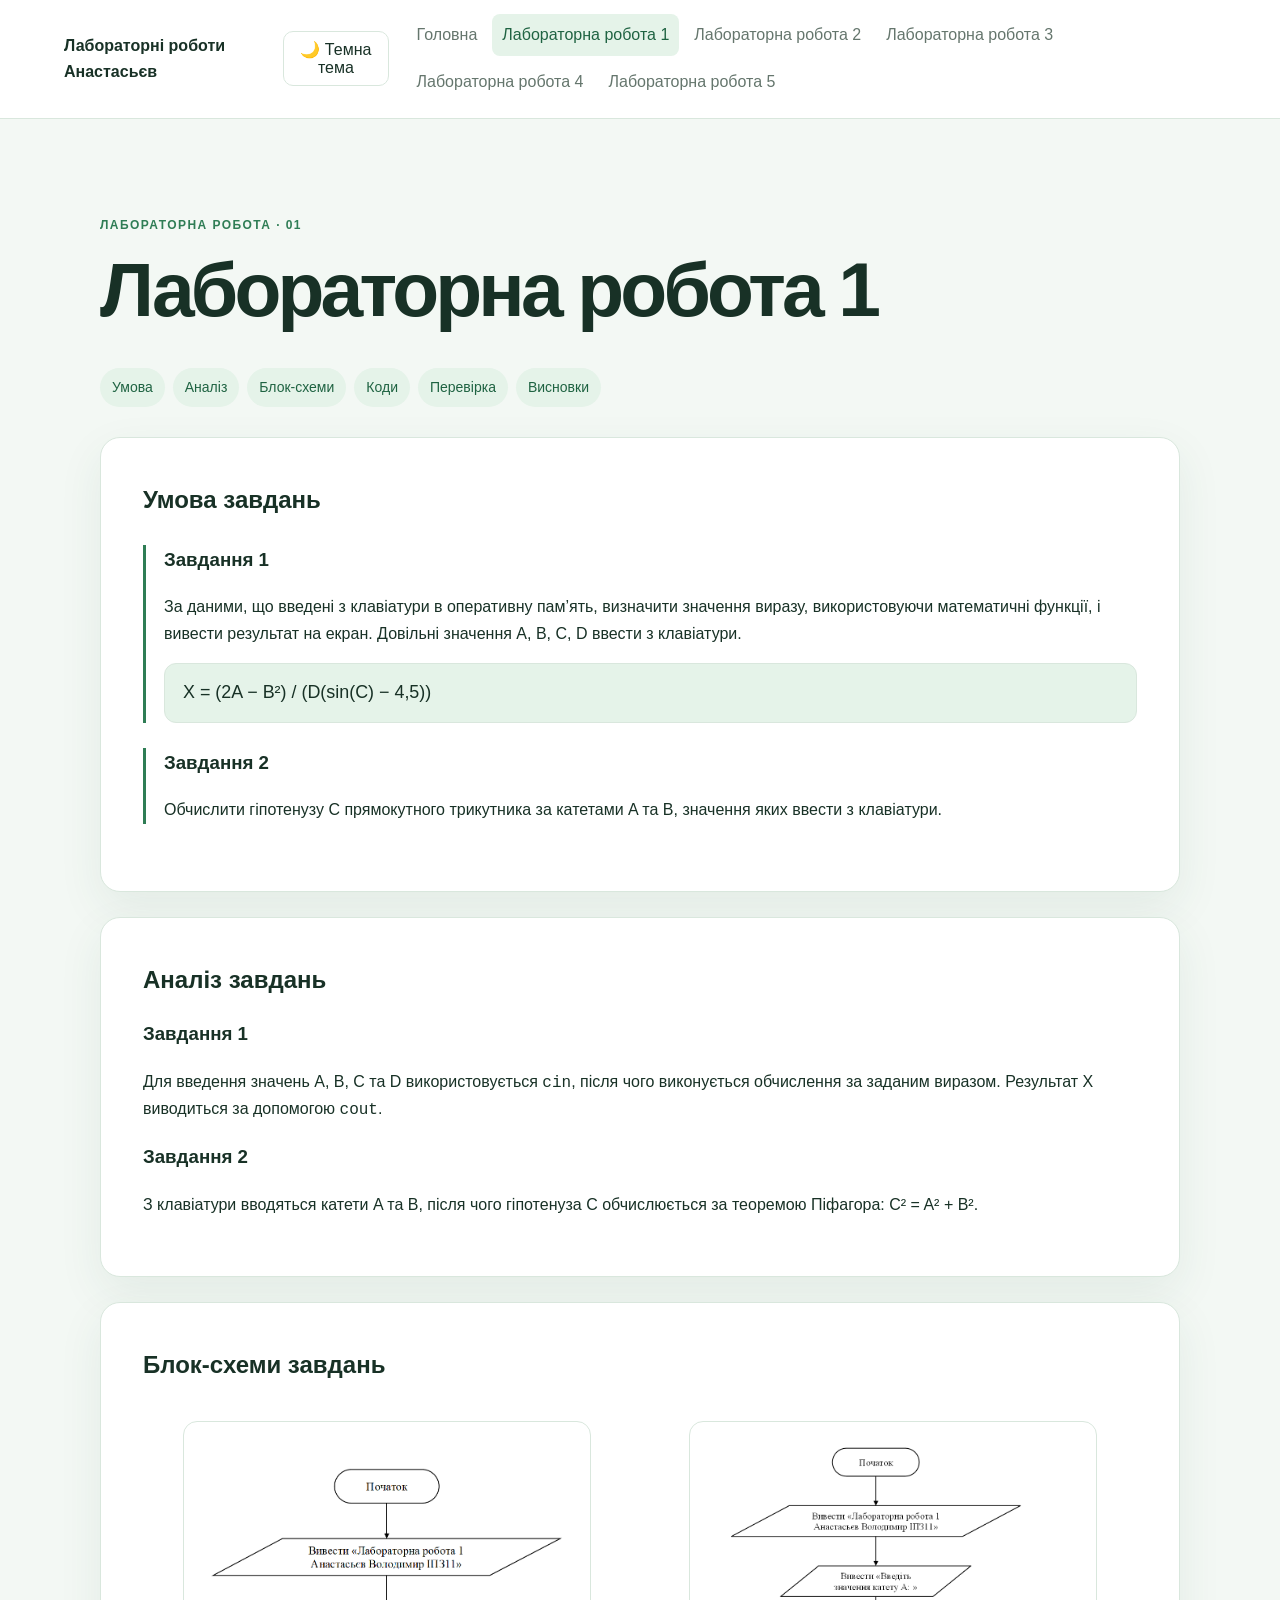
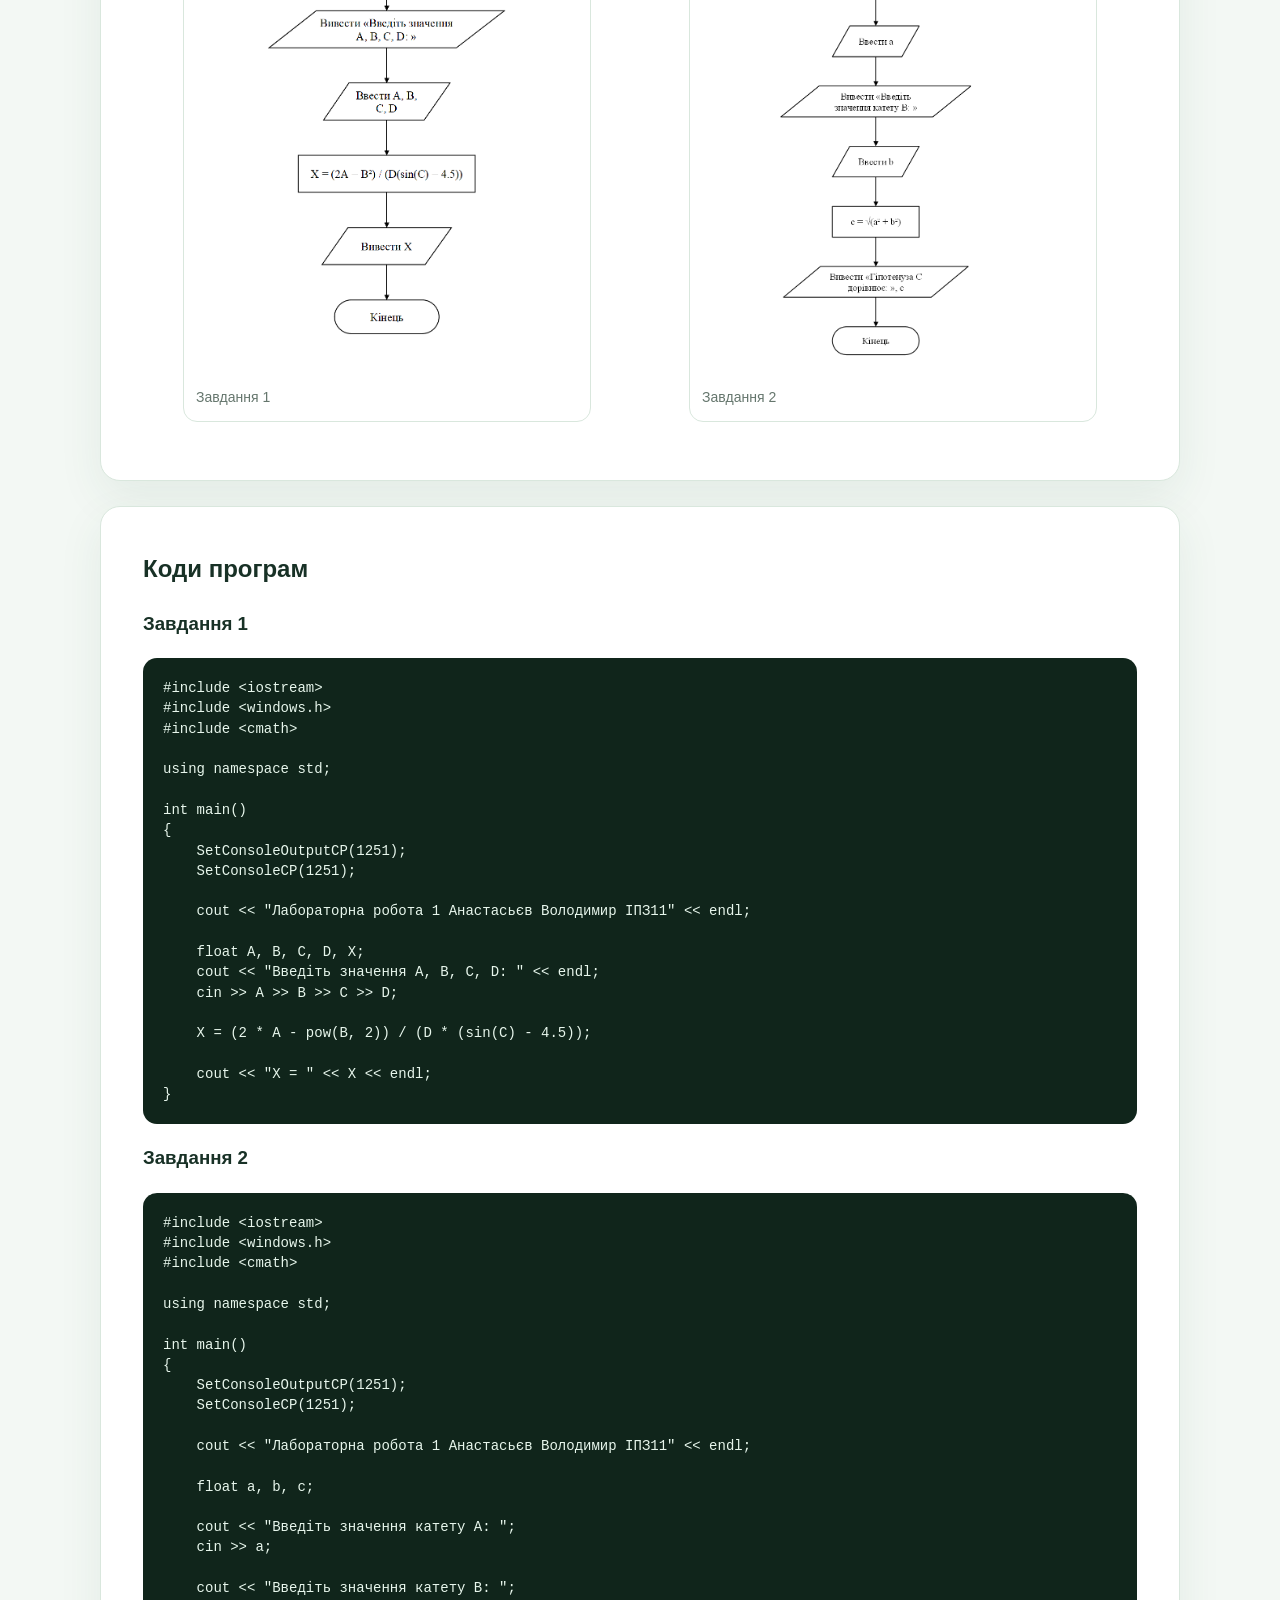
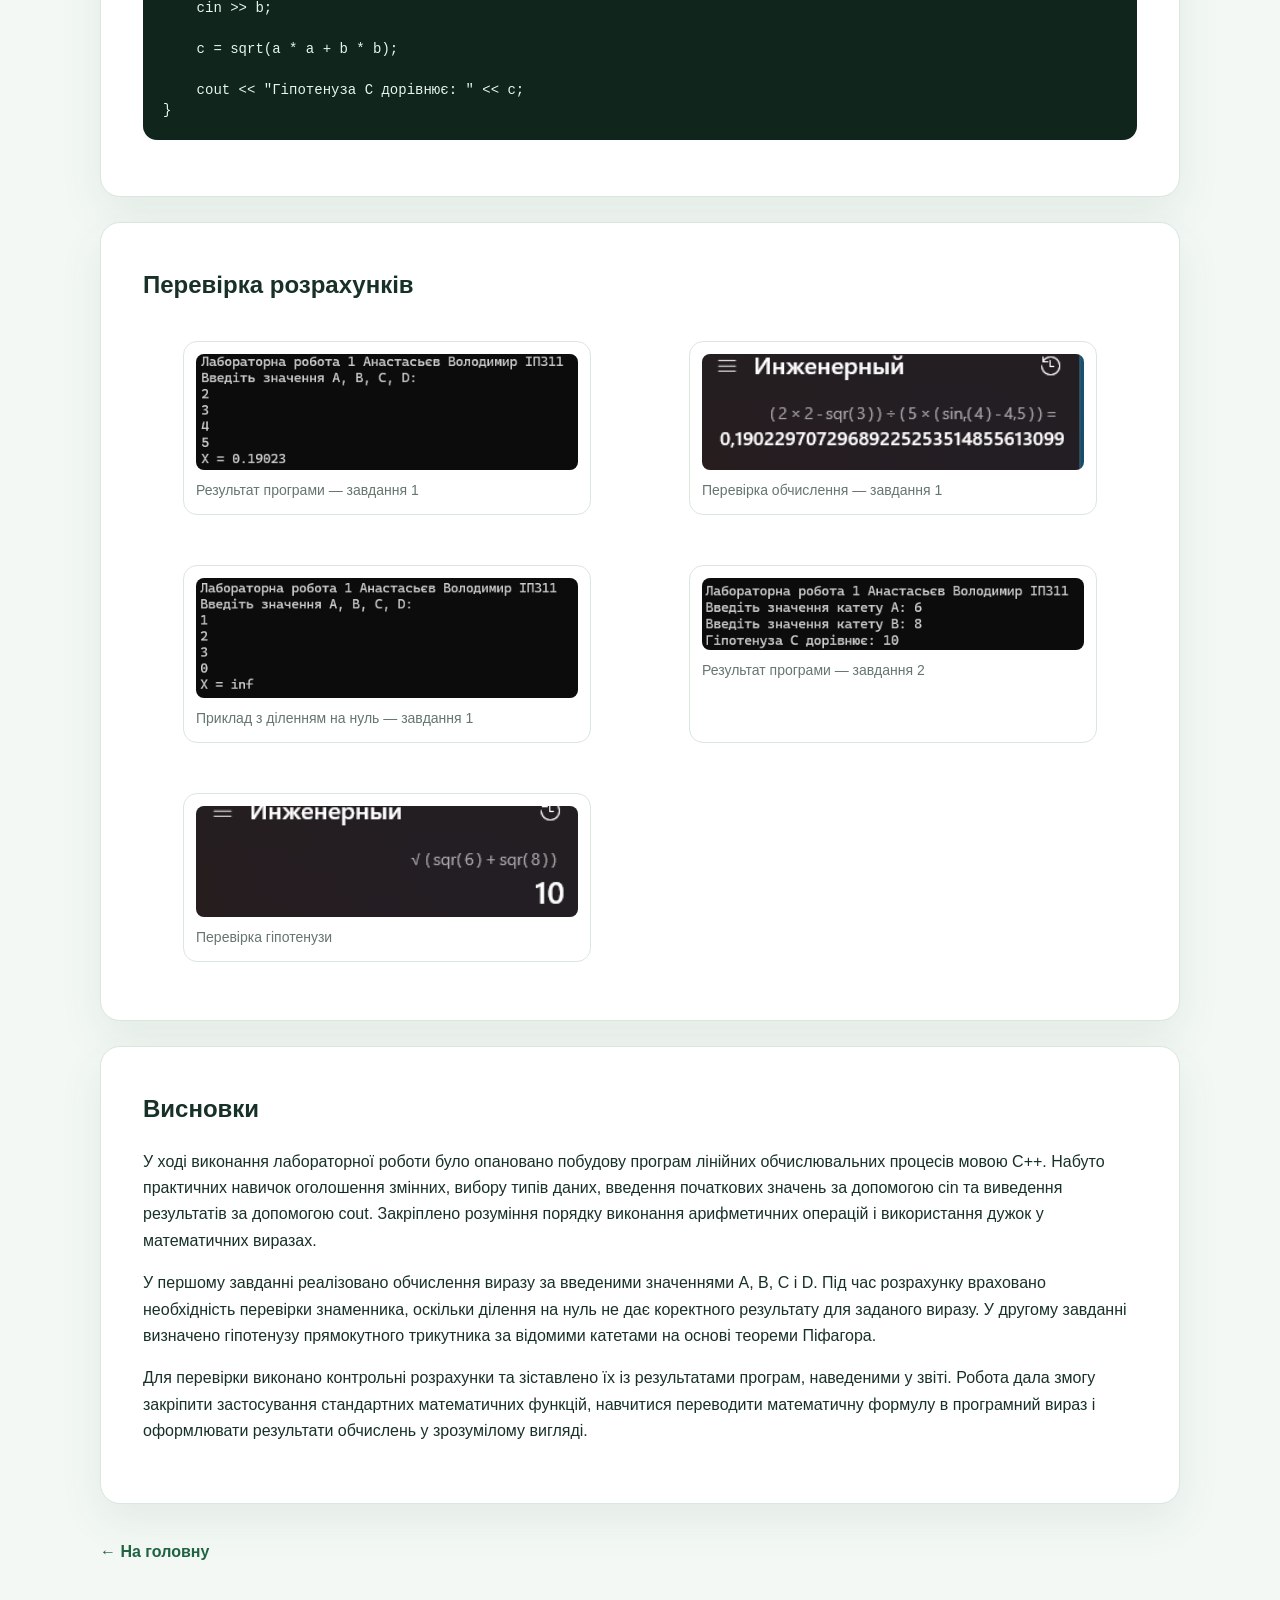
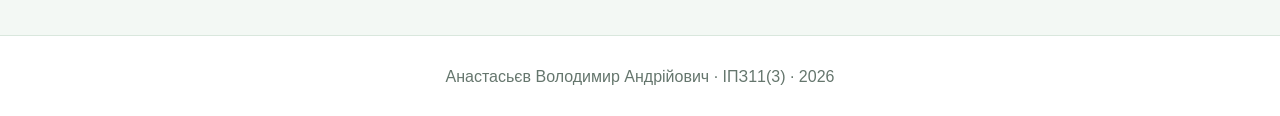
==== lab1.html @ 8ebd72ae "Add files via upload" ====
<!doctype html><html lang="uk"><head><meta charset="utf-8"><meta name="viewport" content="width=device-width,initial-scale=1">
<title>Лабораторна робота 1</title><link rel="stylesheet" href="style.css"><script src="script.js" defer></script></head><body><header><a class="brand" href="index.html">Лабораторні роботи Анастасьєв</a>
<div class="header-actions"><button class="theme-btn" type="button" aria-label="Увімкнути темну тему">🌙 <span class="theme-label">Темна тема</span></button><button class="menu-btn" aria-label="Меню" aria-expanded="false">☰</button></div>
<nav class="menu"><a  href="index.html">Головна</a><a class=active href="lab1.html">Лабораторна робота 1</a><a  href="lab2.html">Лабораторна робота 2</a><a  href="lab3.html">Лабораторна робота 3</a><a  href="lab4.html">Лабораторна робота 4</a><a  href="lab5.html">Лабораторна робота 5</a></nav></header><main><section class="hero small"><p class="tag">Лабораторна робота · 01</p><h1>Лабораторна робота 1</h1></section>
<nav class="section-nav"><a href="#condition">Умова</a><a href="#analysis">Аналіз</a><a href="#flows">Блок-схеми</a><a href="#code">Коди</a><a href="#checks">Перевірка</a><a href="#conclusion">Висновки</a></nav>
<section class="card" id="condition"><h2>Умова завдань</h2><div class="task"><h3>Завдання 1</h3><p>За даними, що введені з клавіатури в оперативну пам’ять, визначити значення виразу, використовуючи математичні функції, і вивести результат на екран. Довільні значення A, B, C, D ввести з клавіатури.</p><div class="formula">X = (2A − B²) / (D(sin(C) − 4,5))</div></div><div class="task"><h3>Завдання 2</h3><p>Обчислити гіпотенузу C прямокутного трикутника за катетами A та B, значення яких ввести з клавіатури.</p></div></section>
<section class="card" id="analysis"><h2>Аналіз завдань</h2><h3>Завдання 1</h3><p>Для введення значень A, B, C та D використовується <code>cin</code>, після чого виконується обчислення за заданим виразом. Результат X виводиться за допомогою <code>cout</code>.</p><h3>Завдання 2</h3><p>З клавіатури вводяться катети A та B, після чого гіпотенуза C обчислюється за теоремою Піфагора: C² = A² + B².</p></section>
<section class="card" id="flows"><h2>Блок-схеми завдань</h2><div class="gallery"><figure class="figure"><img src="assets/lab1-flow-task1.png" alt="Блок-схема завдання 1"><figcaption>Завдання 1</figcaption></figure><figure class="figure"><img src="assets/lab1-flow-task2.png" alt="Блок-схема завдання 2"><figcaption>Завдання 2</figcaption></figure></div></section>
<section class="card" id="code"><h2>Коди програм</h2><h3>Завдання 1</h3><pre><code>#include &lt;iostream&gt;
#include &lt;windows.h&gt;
#include &lt;cmath&gt;

using namespace std;

int main()
{
    SetConsoleOutputCP(1251);
    SetConsoleCP(1251);

    cout &lt;&lt; &quot;Лабораторна робота 1 Анастасьєв Володимир ІПЗ11&quot; &lt;&lt; endl;

    float A, B, C, D, X;
    cout &lt;&lt; &quot;Введіть значення А, В, С, D: &quot; &lt;&lt; endl;
    cin &gt;&gt; A &gt;&gt; B &gt;&gt; C &gt;&gt; D;

    X = (2 * A - pow(B, 2)) / (D * (sin(C) - 4.5));

    cout &lt;&lt; &quot;X = &quot; &lt;&lt; X &lt;&lt; endl;
}</code></pre><h3>Завдання 2</h3><pre><code>#include &lt;iostream&gt;
#include &lt;windows.h&gt;
#include &lt;cmath&gt;

using namespace std;

int main()
{
    SetConsoleOutputCP(1251);
    SetConsoleCP(1251);

    cout &lt;&lt; &quot;Лабораторна робота 1 Анастасьєв Володимир ІПЗ11&quot; &lt;&lt; endl;

    float a, b, c;

    cout &lt;&lt; &quot;Введіть значення катету А: &quot;;
    cin &gt;&gt; a;

    cout &lt;&lt; &quot;Введіть значення катету B: &quot;;
    cin &gt;&gt; b;

    c = sqrt(a * a + b * b);

    cout &lt;&lt; &quot;Гіпотенуза C дорівнює: &quot; &lt;&lt; c;
}</code></pre></section>
<section class="card" id="checks"><h2>Перевірка розрахунків</h2><div class="gallery">
<figure class="figure"><img src="assets/lab1-result-task1.png"><figcaption>Результат програми — завдання 1</figcaption></figure>
<figure class="figure"><img src="assets/lab1-check-task1.png"><figcaption>Перевірка обчислення — завдання 1</figcaption></figure>
<figure class="figure"><img src="assets/lab1-zero-task1.png"><figcaption>Приклад з діленням на нуль — завдання 1</figcaption></figure>
<figure class="figure"><img src="assets/lab1-result-task2.png"><figcaption>Результат програми — завдання 2</figcaption></figure>
<figure class="figure"><img src="assets/lab1-check-task2.png"><figcaption>Перевірка гіпотенузи</figcaption></figure></div></section>
<section class="card" id="conclusion"><h2>Висновки</h2><p>У ході виконання лабораторної роботи було опановано побудову програм лінійних обчислювальних процесів мовою C++. Набуто практичних навичок оголошення змінних, вибору типів даних, введення початкових значень за допомогою cin та виведення результатів за допомогою cout. Закріплено розуміння порядку виконання арифметичних операцій і використання дужок у математичних виразах.</p><p>У першому завданні реалізовано обчислення виразу за введеними значеннями A, B, C і D. Під час розрахунку враховано необхідність перевірки знаменника, оскільки ділення на нуль не дає коректного результату для заданого виразу. У другому завданні визначено гіпотенузу прямокутного трикутника за відомими катетами на основі теореми Піфагора.</p><p>Для перевірки виконано контрольні розрахунки та зіставлено їх із результатами програм, наведеними у звіті. Робота дала змогу закріпити застосування стандартних математичних функцій, навчитися переводити математичну формулу в програмний вираз і оформлювати результати обчислень у зрозумілому вигляді.</p></section><a class="back" href="index.html">← На головну</a></main>
<footer>Анастасьєв Володимир Андрійович · ІПЗ11(3) · 2026</footer></body></html>
---- style.css ----
*{box-sizing:border-box}
:root{
  --bg:#f3f8f4;
  --card:#ffffff;
  --text:#183126;
  --muted:#65766d;
  --green:#2f7d55;
  --green-strong:#1f6342;
  --green-soft:#e5f3e9;
  --line:#d9e7dd;
  --code:#10251b;
  --code-text:#e7f6ec;
  --shadow:0 16px 45px rgba(32,90,58,.08);
  color-scheme:light;
}
html[data-theme="dark"]{
  --bg:#101813;
  --card:#17231b;
  --text:#e8f2eb;
  --muted:#a7b8ac;
  --green:#70c692;
  --green-strong:#8bd7a7;
  --green-soft:#203b2b;
  --line:#2c4133;
  --code:#0b110d;
  --code-text:#e7f6ec;
  --shadow:0 16px 45px rgba(0,0,0,.22);
  color-scheme:dark;
}
html{scroll-behavior:smooth}
body{margin:0;background:var(--bg);color:var(--text);font-family:Inter,"Segoe UI",Arial,sans-serif;line-height:1.65;transition:background .25s,color .25s}
header{position:sticky;top:0;z-index:10;display:flex;align-items:center;justify-content:space-between;gap:18px;padding:14px 5vw;background:color-mix(in srgb,var(--card) 94%,transparent);border-bottom:1px solid var(--line);backdrop-filter:blur(12px)}
.brand{font-weight:800;color:var(--text);text-decoration:none}.header-actions{display:flex;align-items:center;gap:8px}
.menu{display:flex;gap:5px;flex-wrap:wrap}.menu a{color:var(--muted);text-decoration:none;padding:8px 10px;border-radius:8px}.menu a:hover,.menu a.active{background:var(--green-soft);color:var(--green-strong)}
.menu-btn,.theme-btn{border:1px solid var(--line);background:var(--card);color:var(--text);border-radius:10px;padding:8px 11px;cursor:pointer;font-size:16px}
.menu-btn{display:none;font-size:20px}.theme-btn:hover{background:var(--green-soft);color:var(--green-strong)}
main{width:min(1080px,90vw);margin:auto}.hero{padding:85px 0 50px}.hero.small{padding-bottom:25px}.tag{color:var(--green);font-weight:800;text-transform:uppercase;letter-spacing:.12em;font-size:12px}
h1{font-size:clamp(2.5rem,6vw,5.2rem);letter-spacing:-.05em;line-height:1;margin:.2em 0}.subtitle{color:var(--muted);font-size:1.15rem}
.card{background:var(--card);border:1px solid var(--line);border-radius:20px;padding:clamp(22px,4vw,42px);margin:0 0 25px;box-shadow:var(--shadow);transition:background .25s,border-color .25s}
.card h2{margin-top:0}.cards{display:grid;grid-template-columns:1fr 1fr;gap:20px;margin:30px 0 80px}.lab-link{display:block;text-decoration:none;color:inherit;transition:transform .2s,border-color .2s}.lab-link:hover{transform:translateY(-4px);border-color:var(--green)}
.section-nav{display:flex;gap:8px;flex-wrap:wrap;margin:0 0 30px}.section-nav a{font-size:14px;text-decoration:none;color:var(--green-strong);background:var(--green-soft);padding:8px 12px;border-radius:999px}
section[id]{scroll-margin-top:95px}.task{border-left:3px solid var(--green);padding-left:18px;margin:25px 0}.formula{font-size:1.12rem;background:var(--green-soft);border:1px solid var(--line);padding:14px 18px;border-radius:12px;overflow:auto}
pre{background:var(--code);color:var(--code-text);border-radius:14px;padding:20px;overflow:auto;line-height:1.45;font-size:14px}
code{font-family:"Cascadia Code",Consolas,monospace}.gallery{display:grid;grid-template-columns:repeat(2,minmax(0,1fr));gap:18px}.figure{background:var(--card);border:1px solid var(--line);border-radius:14px;padding:12px}.figure img{width:100%;height:auto;display:block;border-radius:8px;background:white}.figure figcaption{color:var(--muted);font-size:14px;margin-top:9px}
.wide{grid-column:1/-1}.back{display:inline-block;margin:10px 0 70px;color:var(--green-strong);font-weight:700;text-decoration:none}footer{text-align:center;color:var(--muted);padding:28px;border-top:1px solid var(--line);background:var(--card)}
@media(max-width:900px){header{flex-wrap:wrap}.header-actions{margin-left:auto}.menu{order:3;width:100%;justify-content:flex-end}}
@media(max-width:760px){header{flex-wrap:nowrap}.menu-btn{display:block}.menu{display:none;position:absolute;left:0;right:0;top:63px;width:auto;background:var(--card);padding:12px 5vw 20px;flex-direction:column;border-bottom:1px solid var(--line)}.menu.open{display:flex}.cards,.gallery{grid-template-columns:1fr}.hero{padding-top:60px}.theme-btn .theme-label{display:none}}

/* New report media */
.figure img{max-width:100%;height:auto;} .figure a{display:block;} .figure:has(img[src$=".gif"]) img{background:#fff;padding:16px;border-radius:10px;width:auto;max-width:100%;} pre{tab-size:4;} .menu{flex-wrap:wrap;}

.flow-gallery .figure{margin:0;} .flow-gallery img{width:auto;max-width:100%;max-height:780px;margin:auto;}
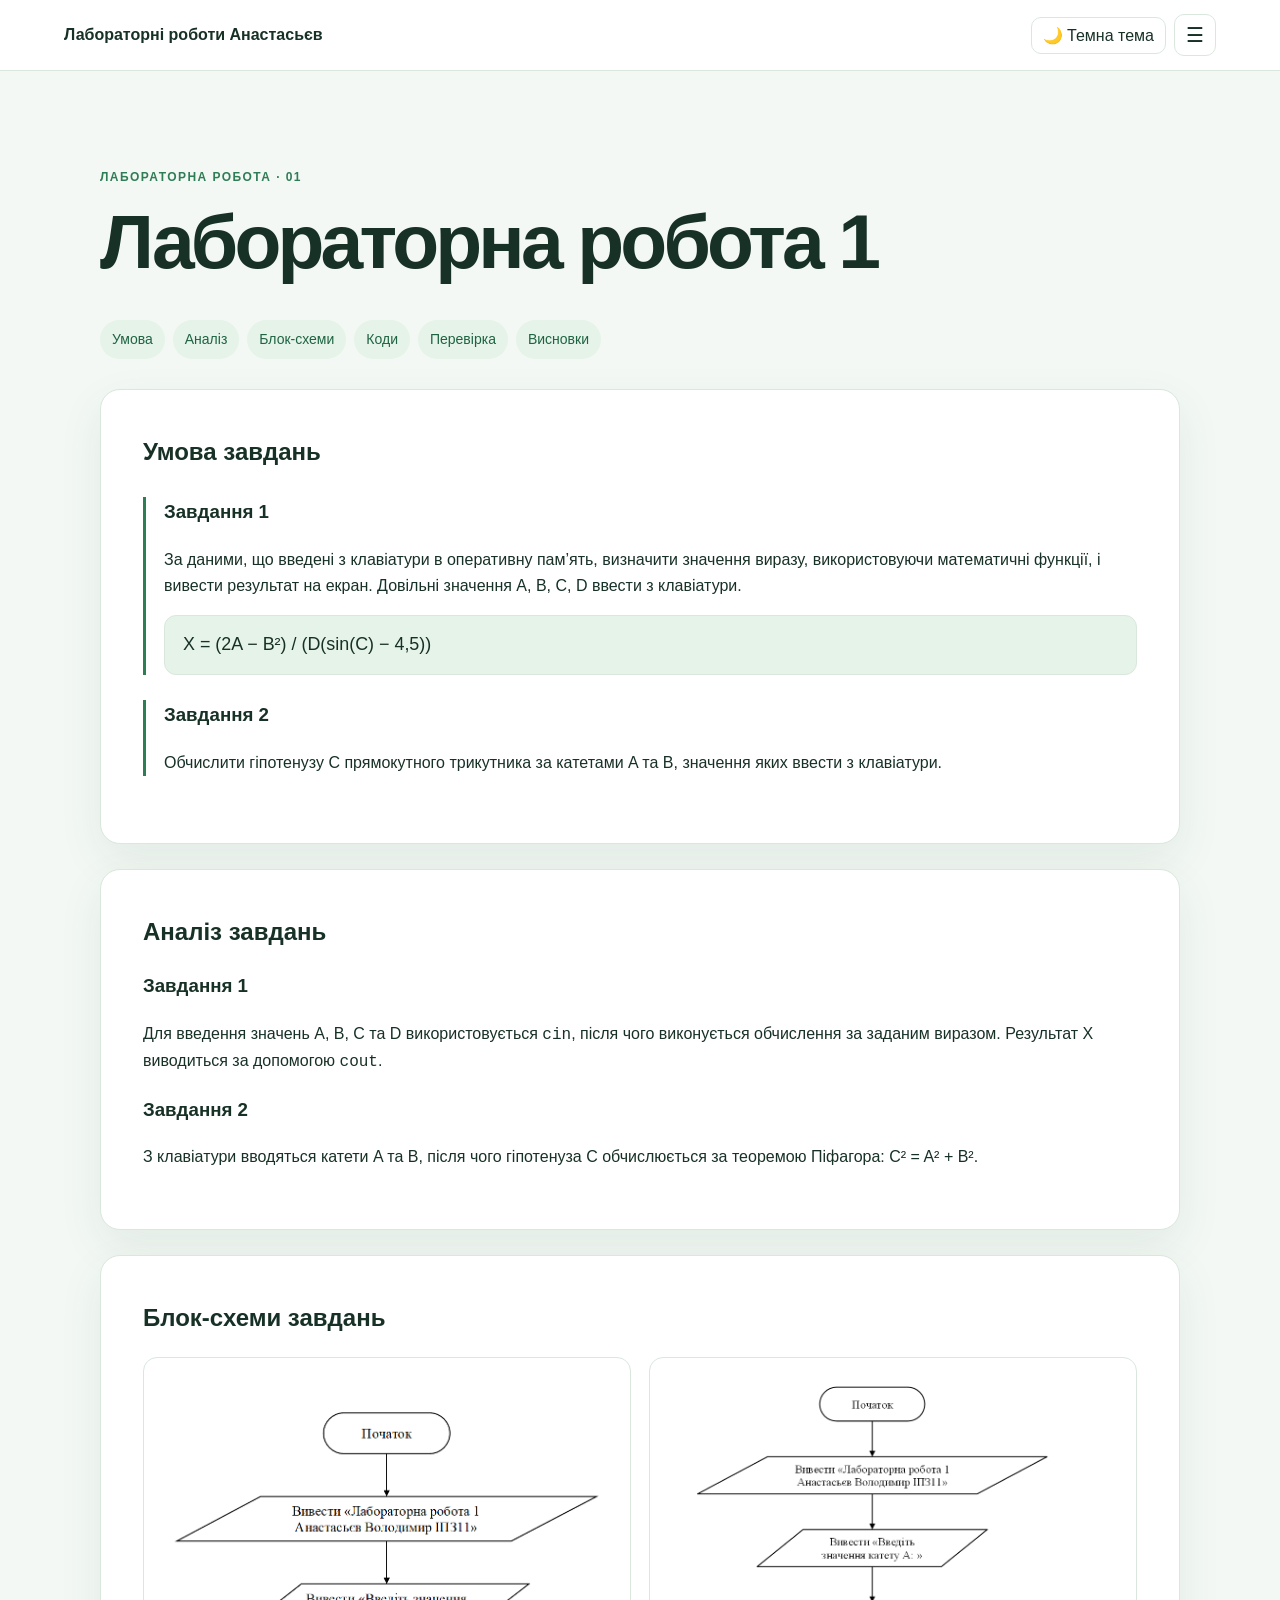
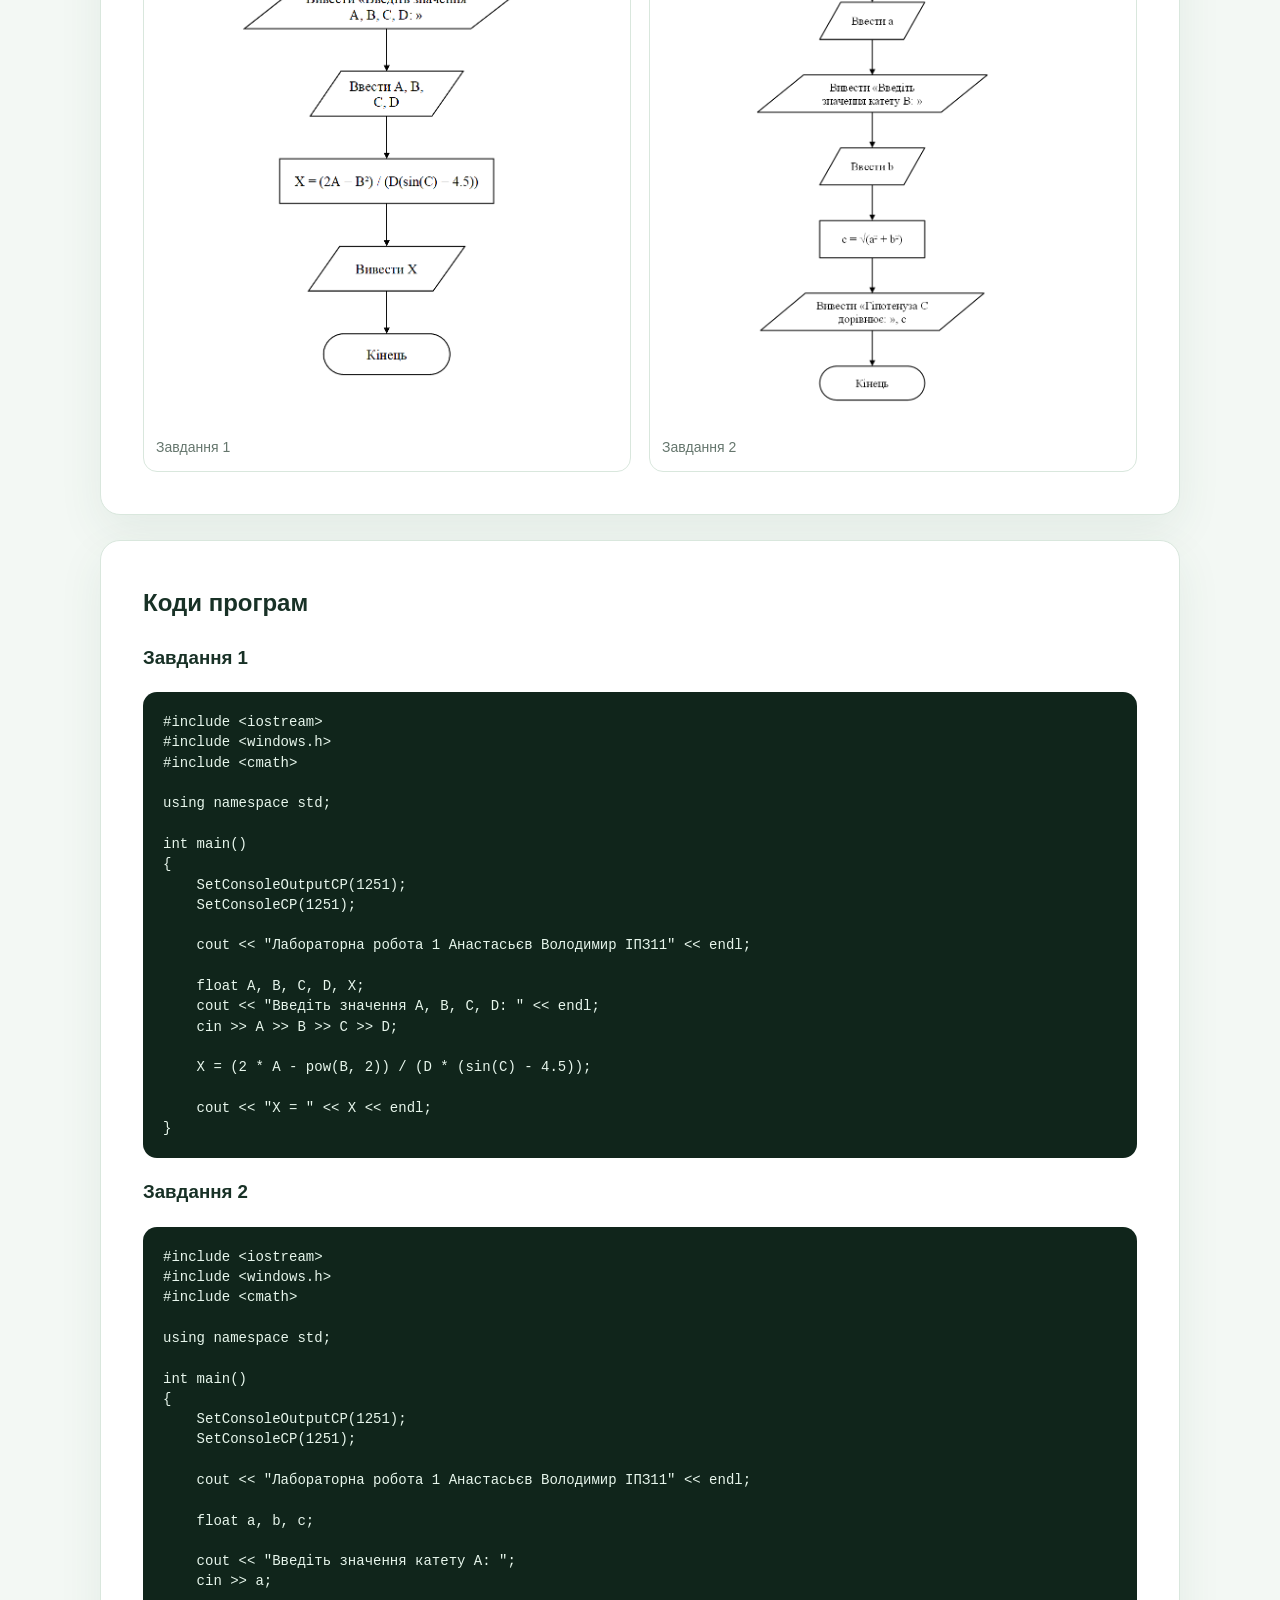
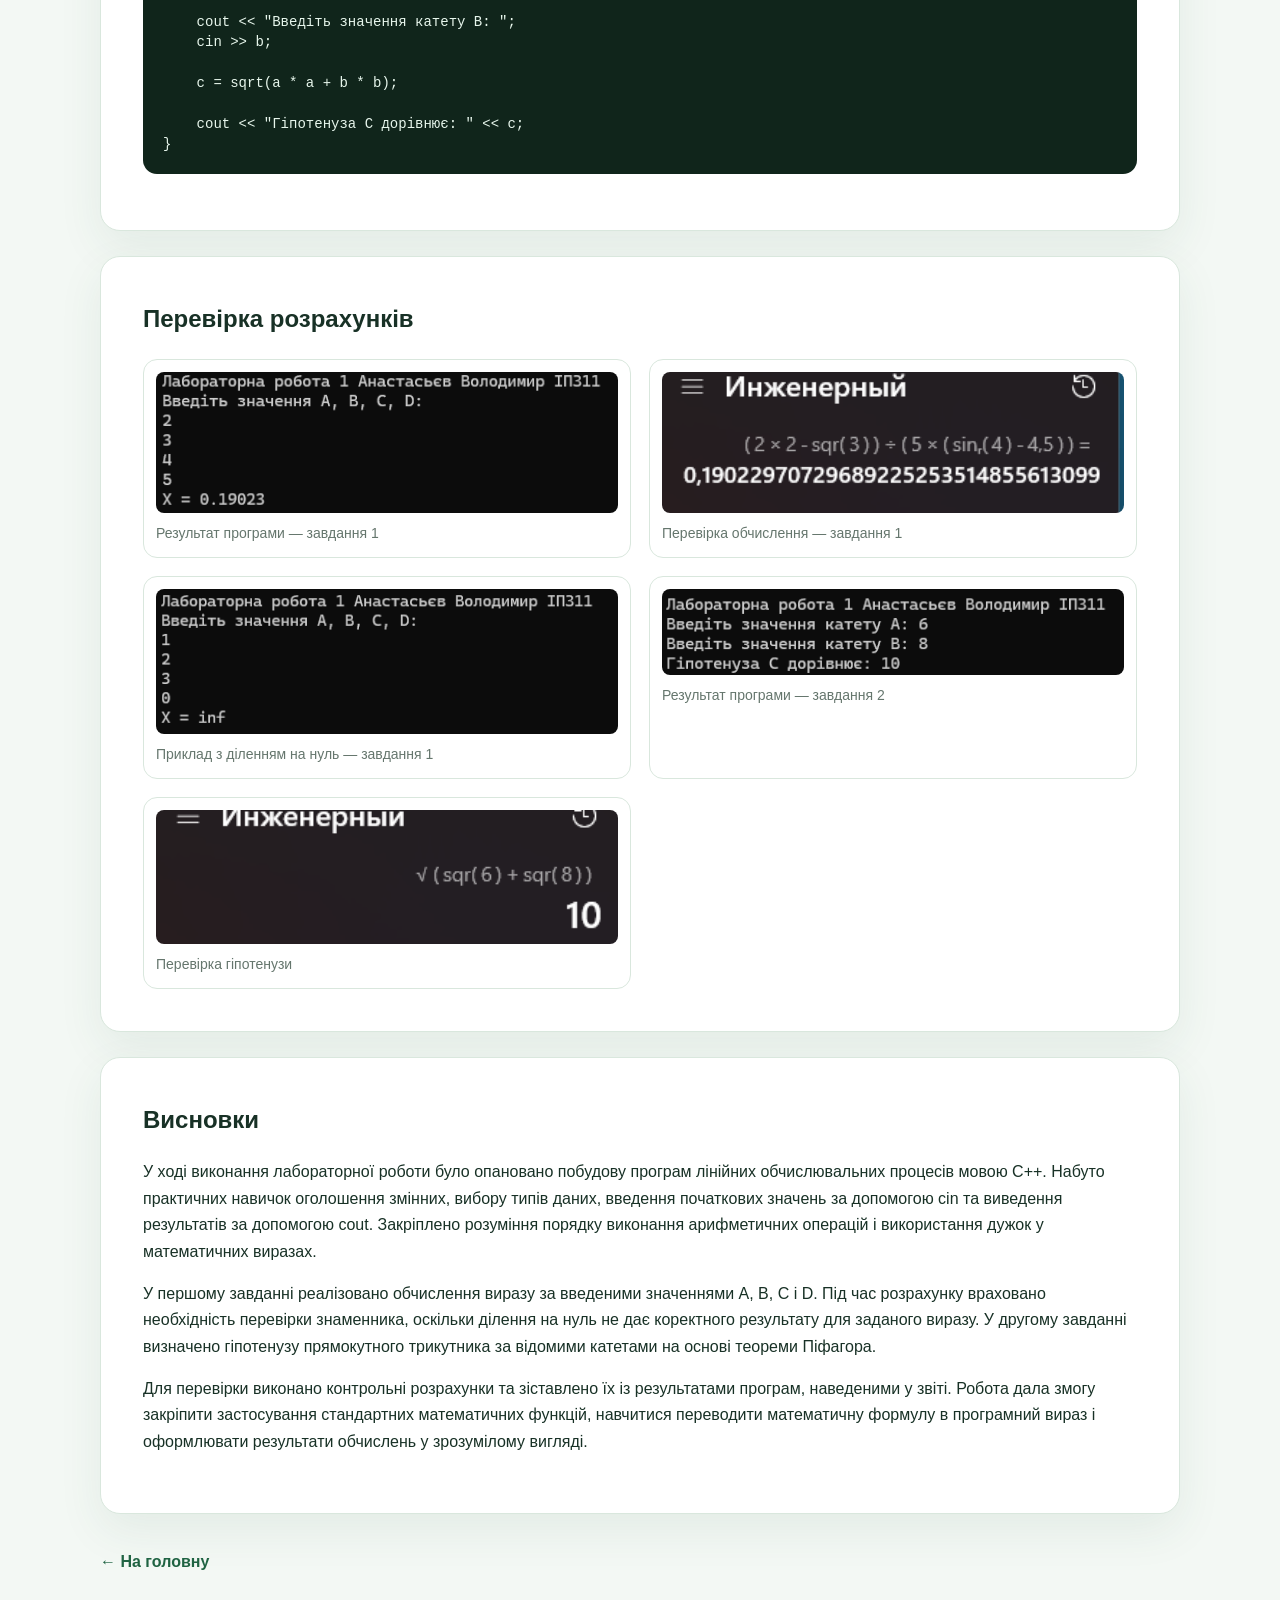
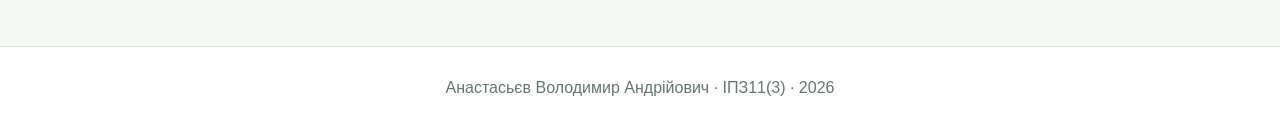
==== commit 55a66522: "Updated Lab1-5" ====
--- a/lab1.html
+++ b/lab1.html
@@ -1,7 +1,7 @@
 <!doctype html><html lang="uk"><head><meta charset="utf-8"><meta name="viewport" content="width=device-width,initial-scale=1">
 <title>Лабораторна робота 1</title><link rel="stylesheet" href="style.css"><script src="script.js" defer></script></head><body><header><a class="brand" href="index.html">Лабораторні роботи Анастасьєв</a>
 <div class="header-actions"><button class="theme-btn" type="button" aria-label="Увімкнути темну тему">🌙 <span class="theme-label">Темна тема</span></button><button class="menu-btn" aria-label="Меню" aria-expanded="false">☰</button></div>
-<nav class="menu"><a  href="index.html">Головна</a><a class=active href="lab1.html">Лабораторна робота 1</a><a  href="lab2.html">Лабораторна робота 2</a><a  href="lab3.html">Лабораторна робота 3</a><a  href="lab4.html">Лабораторна робота 4</a><a  href="lab5.html">Лабораторна робота 5</a></nav></header><main><section class="hero small"><p class="tag">Лабораторна робота · 01</p><h1>Лабораторна робота 1</h1></section>
+<nav class="menu"><a href="index.html">Головна</a><a class="active" href="lab1.html">Лабораторна робота 1</a><a href="lab2.html">Лабораторна робота 2</a><a href="lab3.html">Лабораторна робота 3</a><a href="lab4.html">Лабораторна робота 4</a><a href="lab5.html">Лабораторна робота 5</a><a href="lab6.html">Лабораторна робота 6</a><a href="lab7.html">Лабораторна робота 7</a><a href="lab8.html">Лабораторна робота 8</a><a href="lab9.html">Лабораторна робота 9</a><a href="lab10.html">Лабораторна робота 10</a></nav></header><main><section class="hero small"><p class="tag">Лабораторна робота · 01</p><h1>Лабораторна робота 1</h1></section>
 <nav class="section-nav"><a href="#condition">Умова</a><a href="#analysis">Аналіз</a><a href="#flows">Блок-схеми</a><a href="#code">Коди</a><a href="#checks">Перевірка</a><a href="#conclusion">Висновки</a></nav>
 <section class="card" id="condition"><h2>Умова завдань</h2><div class="task"><h3>Завдання 1</h3><p>За даними, що введені з клавіатури в оперативну пам’ять, визначити значення виразу, використовуючи математичні функції, і вивести результат на екран. Довільні значення A, B, C, D ввести з клавіатури.</p><div class="formula">X = (2A − B²) / (D(sin(C) − 4,5))</div></div><div class="task"><h3>Завдання 2</h3><p>Обчислити гіпотенузу C прямокутного трикутника за катетами A та B, значення яких ввести з клавіатури.</p></div></section>
 <section class="card" id="analysis"><h2>Аналіз завдань</h2><h3>Завдання 1</h3><p>Для введення значень A, B, C та D використовується <code>cin</code>, після чого виконується обчислення за заданим виразом. Результат X виводиться за допомогою <code>cout</code>.</p><h3>Завдання 2</h3><p>З клавіатури вводяться катети A та B, після чого гіпотенуза C обчислюється за теоремою Піфагора: C² = A² + B².</p></section>
--- a/style.css
+++ b/style.css
@@ -50,3 +50,5 @@
 .figure img{max-width:100%;height:auto;} .figure a{display:block;} .figure:has(img[src$=".gif"]) img{background:#fff;padding:16px;border-radius:10px;width:auto;max-width:100%;} pre{tab-size:4;} .menu{flex-wrap:wrap;}
 
 .flow-gallery .figure{margin:0;} .flow-gallery img{width:auto;max-width:100%;max-height:780px;margin:auto;}
+
+header{position:sticky;flex-wrap:nowrap}.menu-btn{display:block}.menu{display:none;position:absolute;left:auto;right:5vw;top:100%;width:min(360px,90vw);max-height:75vh;overflow:auto;background:var(--card);padding:12px;border:1px solid var(--line);border-radius:0 0 14px 14px;flex-direction:column;flex-wrap:nowrap;box-shadow:var(--shadow)}.menu.open{display:flex}.flow-gallery .figure{min-width:0}.gallery .figure{margin:0;min-width:0}
